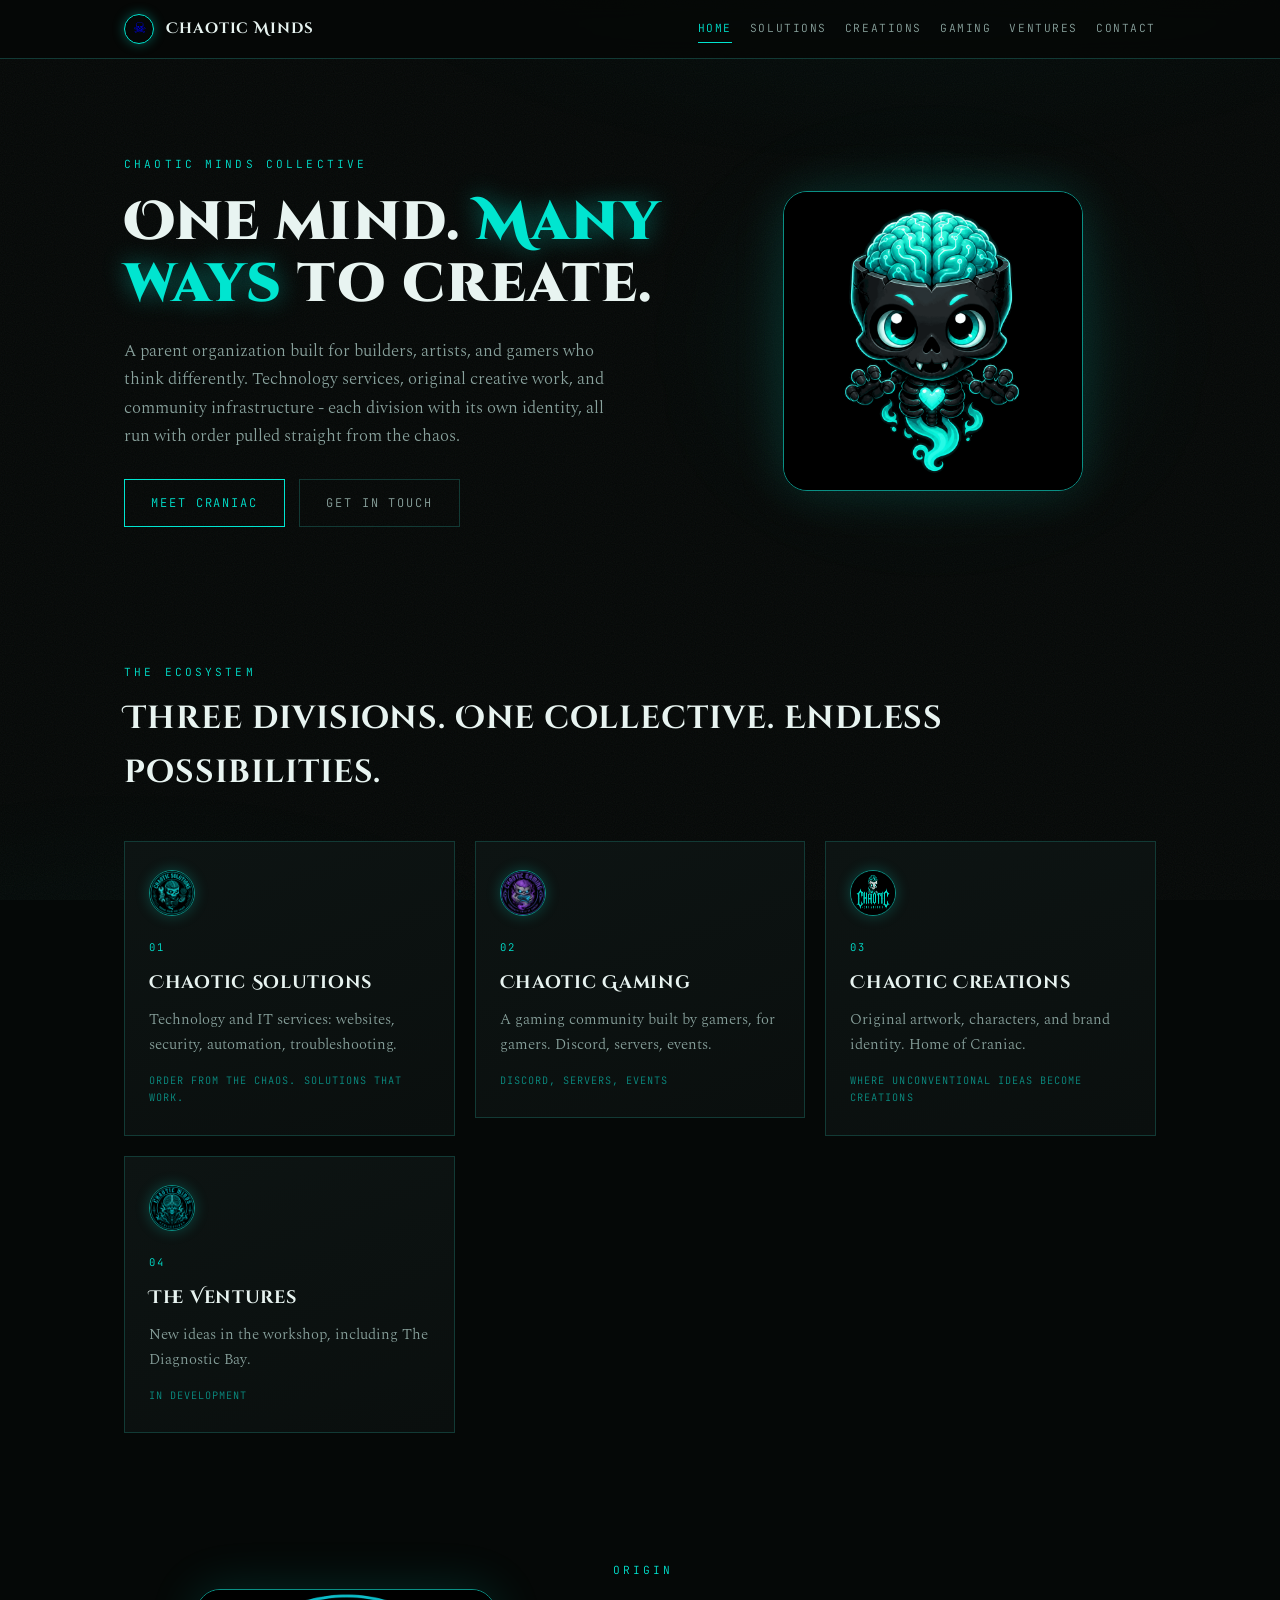
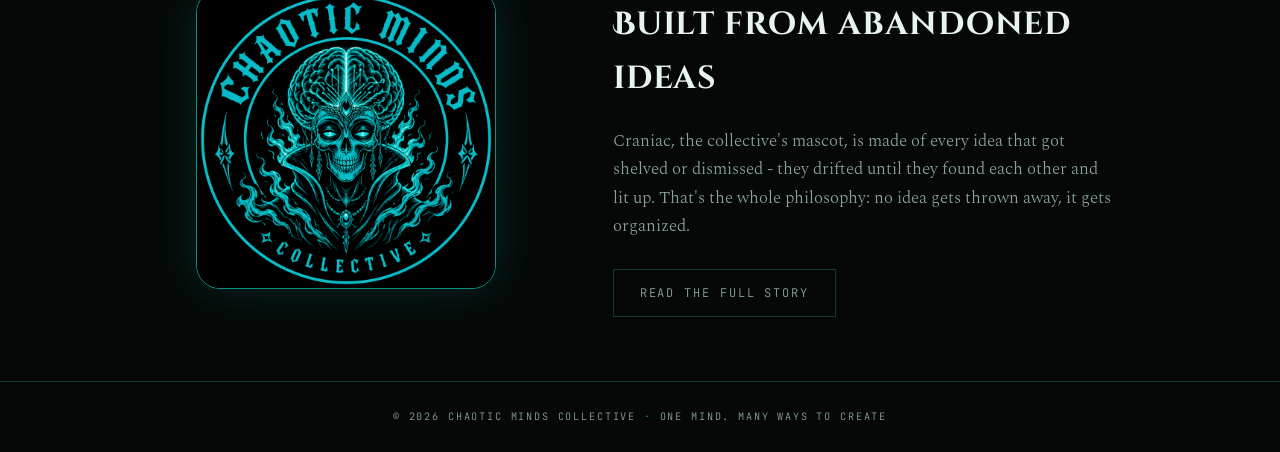
==== index.html @ 818a8d62 "Point index.html image references at real PNG artwork" ====
<!DOCTYPE html>
<html lang="en">
<head>
<meta charset="UTF-8">
<meta name="viewport" content="width=device-width, initial-scale=1.0">
<title>Chaotic Minds Collective - One Mind. Many Ways to Create.</title>
<meta name="description" content="Chaotic Minds Collective: parent organization of Chaotic Solutions, Chaotic Creations, and Chaotic Gaming.">
<link rel="preconnect" href="https://fonts.googleapis.com">
<link rel="preconnect" href="https://fonts.gstatic.com" crossorigin>
<link href="https://fonts.googleapis.com/css2?family=Cinzel+Decorative:wght@700;900&family=Spectral:ital,wght@0,300;0,400;0,600;1,400&family=JetBrains+Mono:wght@400;700&display=swap" rel="stylesheet">
<link rel="stylesheet" href="style.css">
<link rel="canonical" href="https://chaoticmindscollective.com/index.html">
<meta name="theme-color" content="#050807">
<meta property="og:type" content="website">
<meta property="og:site_name" content="Chaotic Minds Collective">
<meta property="og:title" content="Chaotic Minds Collective - One Mind. Many Ways to Create.">
<meta property="og:description" content="Chaotic Minds Collective: parent organization of Chaotic Solutions, Chaotic Creations, and Chaotic Gaming.">
<meta property="og:url" content="https://chaoticmindscollective.com/index.html">
<meta property="og:image" content="https://chaoticmindscollective.com/assets/badge.png">
<meta name="twitter:card" content="summary_large_image">
<meta name="twitter:title" content="Chaotic Minds Collective - One Mind. Many Ways to Create.">
<meta name="twitter:description" content="Chaotic Minds Collective: parent organization of Chaotic Solutions, Chaotic Creations, and Chaotic Gaming.">
<meta name="twitter:image" content="https://chaoticmindscollective.com/assets/badge.png">
<link rel="icon" type="image/svg+xml" href="assets/favicon.svg">
</head>
<body>
<div class="grain"></div>
<header>
  <div class="nav">
    <a class="brand" href="index.html"><span class="dot">&#9760;</span><b>Chaotic&nbsp;Minds</b></a>
    <nav>
      <a href="index.html" class="active">Home</a>
      <a href="solutions.html">Solutions</a>
      <a href="creations.html">Creations</a>
      <a href="gaming.html">Gaming</a>
      <a href="ventures.html">Ventures</a>
      <a href="contact.html">Contact</a>
    </nav>
  </div>
</header>

<div class="wrap" id="top">
  <section class="pageHero split">
    <div>
      <p class="kicker rv d1">Chaotic Minds Collective</p>
      <h1 class="rv d2">One mind. <em>Many ways</em> to create.</h1>
      <p class="lede rv d3">A parent organization built for builders, artists, and gamers who think differently. Technology services, original creative work, and community infrastructure - each division with its own identity, all run with order pulled straight from the chaos.</p>
      <div class="rv d4" style="display:flex;gap:14px;flex-wrap:wrap">
        <a class="cta" href="creations.html">Meet Craniac</a>
        <a class="cta ghost" href="contact.html">Get in touch</a>
      </div>
    </div>
    <div class="heroArt rv d2"><img src="assets/craniac.png" alt="Craniac, the mascot of Chaotic Minds Collective"></div>
  </section>

  <section>
    <div class="secHead rv">
      <p class="kicker">The ecosystem</p>
      <h2>Three divisions. One collective. Endless possibilities.</h2>
    </div>
    <div class="grid">
      <a class="cardLink" href="solutions.html"><article class="card rv d1"><img class="cardBadge" src="assets/sol.png" alt=""><span class="num">01</span><h3>Chaotic Solutions</h3><p>Technology and IT services: websites, security, automation, troubleshooting.</p><span class="tag">Order from the chaos. Solutions that work.</span></article></a>
      <a class="cardLink" href="gaming.html"><article class="card rv d2"><img class="cardBadge" src="assets/gam.png" alt=""><span class="num">02</span><h3>Chaotic Gaming</h3><p>A gaming community built by gamers, for gamers. Discord, servers, events.</p><span class="tag">Discord, servers, events</span></article></a>
      <a class="cardLink" href="creations.html"><article class="card rv d3"><img class="cardBadge" src="assets/cre.png" alt=""><span class="num">03</span><h3>Chaotic Creations</h3><p>Original artwork, characters, and brand identity. Home of Craniac.</p><span class="tag">Where unconventional ideas become creations</span></article></a>
      <a class="cardLink" href="ventures.html"><article class="card rv d4"><img class="cardBadge" src="assets/badge.png" alt=""><span class="num">04</span><h3>The Ventures</h3><p>New ideas in the workshop, including The Diagnostic Bay.</p><span class="tag">In development</span></article></a>
    </div>
  </section>

  <section class="split">
    <img src="assets/badge.png" alt="Collective badge">
    <div class="rv">
      <p class="kicker">Origin</p>
      <h2>Built from abandoned ideas</h2>
      <p class="lede">Craniac, the collective's mascot, is made of every idea that got shelved or dismissed - they drifted until they found each other and lit up. That's the whole philosophy: no idea gets thrown away, it gets organized.</p>
      <a class="cta ghost" href="creations.html">Read the full story</a>
    </div>
  </section>
</div>

<footer>
  <div class="wrap">&copy; 2026 Chaotic Minds Collective <span>&middot;</span> One mind. Many ways to create</div>
</footer>
</body>
</html>
---- style.css ----
:root{
  --ink:#050807; --ink2:#0a0f0e; --panel:#0d1413;
  --turq:#00e5d0; --turq-dim:#0a8f84; --bone:#e8f4f1; --ash:#8aa39e; --line:#123a35;
}
*{margin:0;padding:0;box-sizing:border-box}
html{scroll-behavior:smooth}
body{background:var(--ink);color:var(--bone);font-family:'Spectral',serif;font-weight:300;line-height:1.7;overflow-x:hidden}
body::before{content:"";position:fixed;inset:0;pointer-events:none;z-index:0;opacity:.5;
  background:radial-gradient(ellipse 80% 50% at 70% -10%, rgba(0,229,208,.08), transparent 60%),
             radial-gradient(ellipse 60% 40% at 10% 110%, rgba(0,229,208,.06), transparent 60%)}
.grain{position:fixed;inset:0;pointer-events:none;z-index:1;opacity:.05;
  background-image:url("data:image/svg+xml,%3Csvg xmlns='http://www.w3.org/2000/svg' width='120' height='120'%3E%3Cfilter id='n'%3E%3CfeTurbulence type='fractalNoise' baseFrequency='0.9' numOctaves='2'/%3E%3C/filter%3E%3Crect width='120' height='120' filter='url(%23n)' opacity='1'/%3E%3C/svg%3E")}
.wrap{position:relative;z-index:2;max-width:1080px;margin:0 auto;padding:0 24px}

header{position:sticky;top:0;z-index:50;background:rgba(5,8,7,.85);backdrop-filter:blur(10px);border-bottom:1px solid var(--line)}
.nav{display:flex;align-items:center;justify-content:space-between;padding:14px 24px;max-width:1080px;margin:0 auto}
.brand{display:flex;align-items:center;gap:12px;text-decoration:none}
.brand .dot{width:30px;height:30px;border-radius:50%;border:1.5px solid var(--turq);display:grid;place-items:center;font-size:15px;box-shadow:0 0 12px rgba(0,229,208,.35)}
.brand b{font-family:'Cinzel Decorative',serif;font-size:.95rem;color:var(--bone);letter-spacing:.06em}
nav{display:flex;flex-wrap:wrap}
nav a{color:var(--ash);text-decoration:none;font-family:'JetBrains Mono',monospace;font-size:.7rem;letter-spacing:.14em;text-transform:uppercase;margin-left:18px;padding:4px 0;border-bottom:1px solid transparent;transition:.2s}
nav a:hover{color:var(--turq)}
nav a.active{color:var(--turq);border-bottom-color:var(--turq)}
@media(max-width:760px){.nav{flex-direction:column;gap:8px}nav a{margin:0 8px}}

.kicker{font-family:'JetBrains Mono',monospace;font-size:.7rem;letter-spacing:.28em;text-transform:uppercase;color:var(--turq);margin-bottom:18px}
h1{font-family:'Cinzel Decorative',serif;font-weight:900;font-size:clamp(2rem,5vw,3.4rem);line-height:1.15;letter-spacing:.02em}
h1 em,h2 em{font-style:normal;color:var(--turq);text-shadow:0 0 24px rgba(0,229,208,.45)}
h2{font-family:'Cinzel Decorative',serif;font-size:clamp(1.4rem,3.2vw,2rem);font-weight:700;letter-spacing:.03em}
h3{font-family:'Cinzel Decorative',serif;font-size:1.1rem;letter-spacing:.04em}
.lede{margin:20px 0 28px;color:var(--ash);max-width:56ch;font-size:1.05rem}
.pageHero{padding:80px 0 56px}
.pageHero.split{display:grid;grid-template-columns:1.1fr .9fr;gap:40px;align-items:center;min-height:60vh}
@media(max-width:820px){.pageHero.split{grid-template-columns:1fr;text-align:center}.pageHero .lede{margin-inline:auto}}
.cta{display:inline-flex;align-items:center;gap:10px;padding:13px 26px;border:1px solid var(--turq);color:var(--turq);text-decoration:none;font-family:'JetBrains Mono',monospace;font-size:.75rem;letter-spacing:.16em;text-transform:uppercase;transition:.25s}
.cta:hover{background:var(--turq);color:var(--ink);box-shadow:0 0 30px rgba(0,229,208,.4)}
.cta.ghost{border-color:var(--line);color:var(--ash)}
.cta.ghost:hover{border-color:var(--turq);color:var(--turq);background:transparent}
.heroArt{position:relative;display:grid;place-items:center}
.heroArt img{width:min(380px,86vw);border-radius:26px;border:1px solid var(--line);box-shadow:0 0 60px rgba(0,229,208,.14),0 30px 80px rgba(0,0,0,.7);animation:float 7s ease-in-out infinite}
@keyframes float{0%,100%{transform:translateY(0)}50%{transform:translateY(-12px)}}
.heroArt::after{content:"";position:absolute;width:70%;height:70%;border-radius:50%;filter:blur(70px);background:rgba(0,229,208,.13);z-index:-1}

.rv{opacity:0;transform:translateY(26px);animation:rise .8s cubic-bezier(.2,.7,.2,1) forwards}
.d1{animation-delay:.05s}.d2{animation-delay:.2s}.d3{animation-delay:.35s}.d4{animation-delay:.5s}
@keyframes rise{to{opacity:1;transform:none}}

section{padding:64px 0}
.secHead{margin-bottom:40px}
.secHead .kicker{margin-bottom:10px}
.grid{display:grid;grid-template-columns:repeat(auto-fit,minmax(260px,1fr));gap:20px}
.card{position:relative;background:linear-gradient(160deg,var(--panel),var(--ink2));border:1px solid var(--line);padding:28px 24px 24px;overflow:hidden;transition:.3s}
.card:hover{transform:translateY(-4px);border-color:var(--turq-dim);box-shadow:0 18px 50px rgba(0,0,0,.6),0 0 24px rgba(0,229,208,.07)}
.card::before{content:"";position:absolute;top:0;left:0;width:100%;height:2px;background:linear-gradient(90deg,transparent,var(--turq),transparent);opacity:0;transition:.3s}
.card:hover::before{opacity:1}
.card .num{font-family:'JetBrains Mono',monospace;color:var(--turq);font-size:.66rem;letter-spacing:.2em;margin-bottom:12px;display:block}
.card p{color:var(--ash);font-size:.94rem;margin-top:8px}
.card .tag{margin-top:14px;display:inline-block;font-family:'JetBrains Mono',monospace;font-size:.64rem;letter-spacing:.1em;color:var(--turq-dim);text-transform:uppercase}
.cardBadge{width:46px;height:46px;border-radius:50%;border:1px solid var(--turq-dim);margin-bottom:14px;box-shadow:0 0 14px rgba(0,229,208,.25)}
a.cardLink{text-decoration:none;color:inherit;display:block}

.split{display:grid;grid-template-columns:.9fr 1.1fr;gap:44px;align-items:center}
@media(max-width:820px){.split{grid-template-columns:1fr}}
.split img{width:min(300px,70vw);border-radius:24px;border:1px solid var(--turq-dim);box-shadow:0 0 50px rgba(0,229,208,.15);justify-self:center}
blockquote{font-size:1.12rem;font-style:italic;color:var(--bone);margin:18px 0}
blockquote::before{content:"\201C";color:var(--turq);font-size:2.6rem;line-height:0;vertical-align:-.35em;margin-right:6px}
.src{font-family:'JetBrains Mono',monospace;font-size:.66rem;letter-spacing:.18em;text-transform:uppercase;color:var(--turq-dim)}

.contactBand{text-align:center;padding:72px 0 90px;border-top:1px solid var(--line)}
.contactBand .badge{width:min(190px,50vw);border-radius:50%;margin:0 auto 30px;display:block;box-shadow:0 0 46px rgba(0,229,208,.14)}
.mail{display:inline-block;margin-top:18px;font-family:'JetBrains Mono',monospace;color:var(--turq);text-decoration:none;font-size:.9rem;border-bottom:1px dashed var(--turq-dim);padding-bottom:3px}
.mail:hover{border-bottom-style:solid;text-shadow:0 0 14px rgba(0,229,208,.5)}

footer{border-top:1px solid var(--line);padding:26px 0;text-align:center;color:var(--ash);font-family:'JetBrains Mono',monospace;font-size:.64rem;letter-spacing:.18em;text-transform:uppercase}
footer span{color:var(--turq-dim)}
/* Accessibility: respect reduced motion; never leave .rv content invisible */
@media (prefers-reduced-motion: reduce){
  html{scroll-behavior:auto}
  .rv{animation:none !important;opacity:1 !important;transform:none !important}
  .heroArt img{animation:none !important}
}
@supports not (animation-name: rise){
  .rv{opacity:1;transform:none}
}
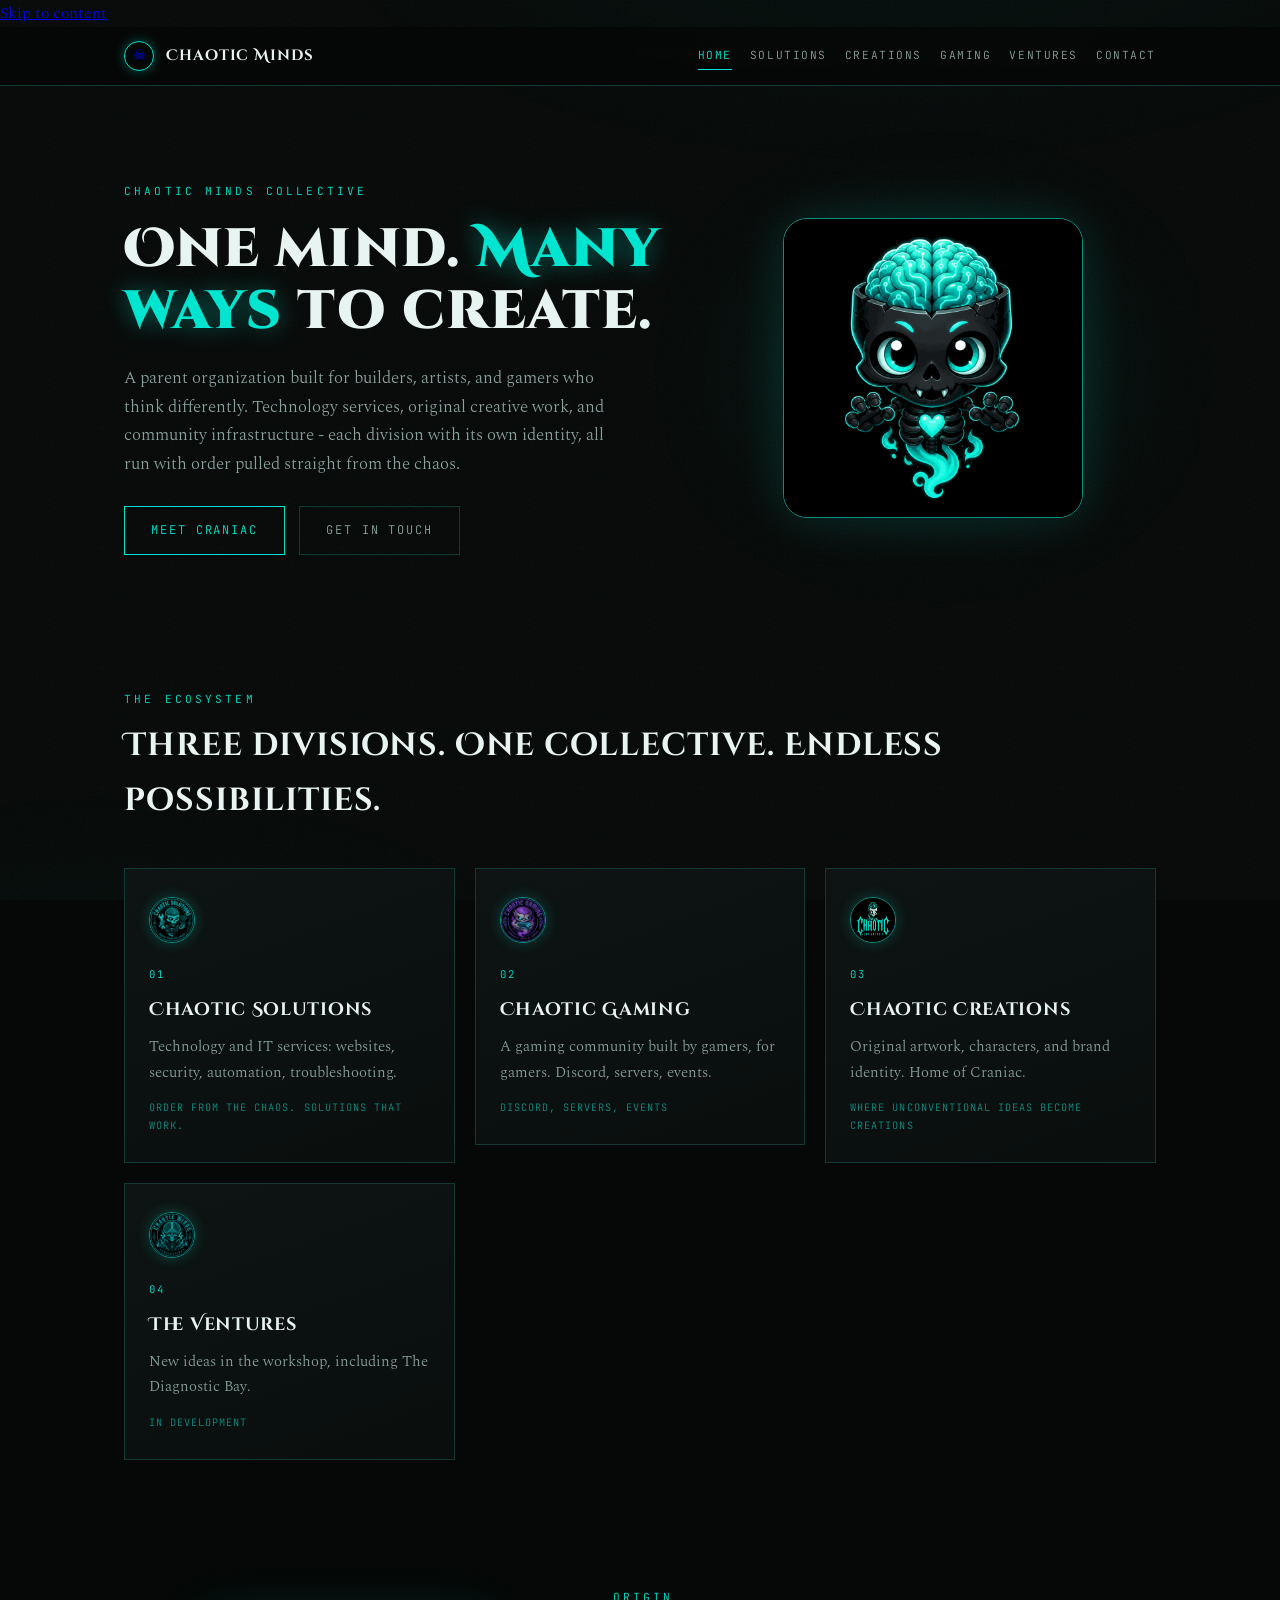
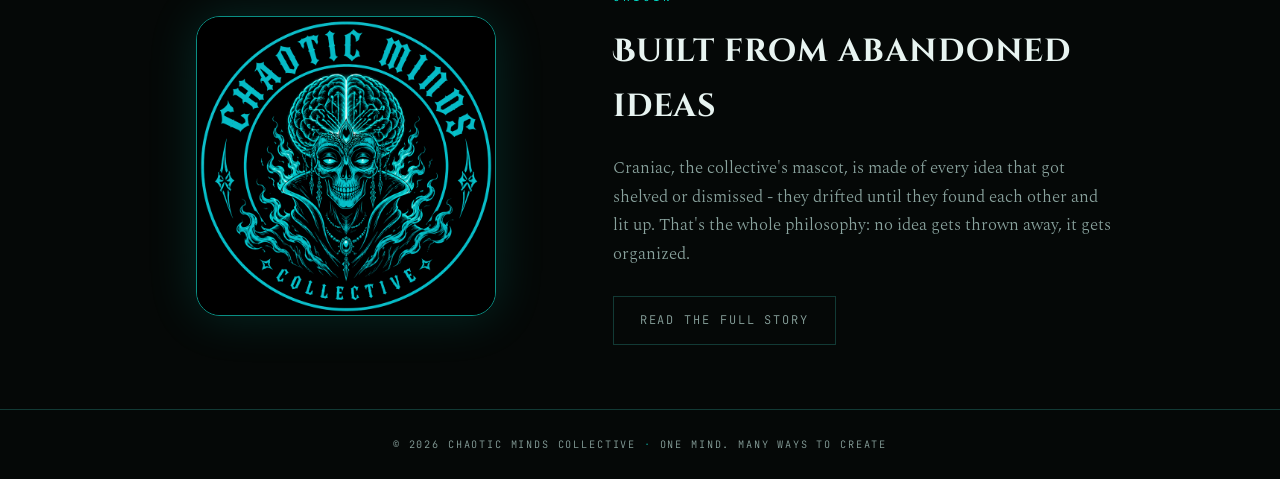
==== commit deb270ac: "Phase 4: skip link, main landmark, nav ARIA (index.html)" ====
--- a/index.html
+++ b/index.html
@@ -24,12 +24,13 @@
 <link rel="icon" type="image/svg+xml" href="assets/favicon.svg">
 </head>
 <body>
+  <a class="skipLink" href="#main">Skip to content</a>
 <div class="grain"></div>
 <header>
   <div class="nav">
     <a class="brand" href="index.html"><span class="dot">&#9760;</span><b>Chaotic&nbsp;Minds</b></a>
-    <nav>
-      <a href="index.html" class="active">Home</a>
+    <nav aria-label="Primary">
+      <a href="index.html" class="active" aria-current="page">Home</a>
       <a href="solutions.html">Solutions</a>
       <a href="creations.html">Creations</a>
       <a href="gaming.html">Gaming</a>
@@ -38,6 +39,7 @@
     </nav>
   </div>
 </header>
+  <main id="main">
 
 <div class="wrap" id="top">
   <section class="pageHero split">
@@ -77,7 +79,8 @@
   </section>
 </div>
 
-<footer>
+</main>
+  <footer>
   <div class="wrap">&copy; 2026 Chaotic Minds Collective <span>&middot;</span> One mind. Many ways to create</div>
 </footer>
 </body>
--- a/style.css
+++ b/style.css
@@ -81,4 +81,14 @@
 }
 @supports not (animation-name: rise){
   .rv{opacity:1;transform:none}
-}+}
+/* Contact form (Phase 3) */
+.contactForm{max-width:640px;margin:56px auto 0;display:grid;gap:16px;padding:0 20px}
+.contactForm label{display:grid;gap:8px;font-family:'JetBrains Mono',monospace;font-size:.66rem;letter-spacing:.18em;text-transform:uppercase;color:var(--turq-dim)}
+.contactForm input,.contactForm select,.contactForm textarea{background:rgba(255,255,255,.02);border:1px solid var(--line);color:var(--ash);padding:12px 14px;font-family:'Spectral',serif;font-size:1rem;border-radius:2px;transition:border-color .2s}
+.contactForm input:focus-visible,.contactForm select:focus-visible,.contactForm textarea:focus-visible{outline:none;border-color:var(--turq);box-shadow:0 0 0 1px rgba(0,229,208,.25)}
+.contactForm .fieldRow{display:grid;gap:16px}
+@media(min-width:720px){.contactForm .fieldRow{grid-template-columns:1fr 1fr}}
+.contactForm button{justify-content:center;cursor:pointer;background:transparent;font-family:'JetBrains Mono',monospace}
+.contactForm button:hover{background:var(--turq);color:#050807}
+.contactForm .formNote{font-family:'JetBrains Mono',monospace;font-size:.62rem;letter-spacing:.12em;text-transform:uppercase;color:var(--ash);opacity:.75;text-align:center;line-height:1.7}
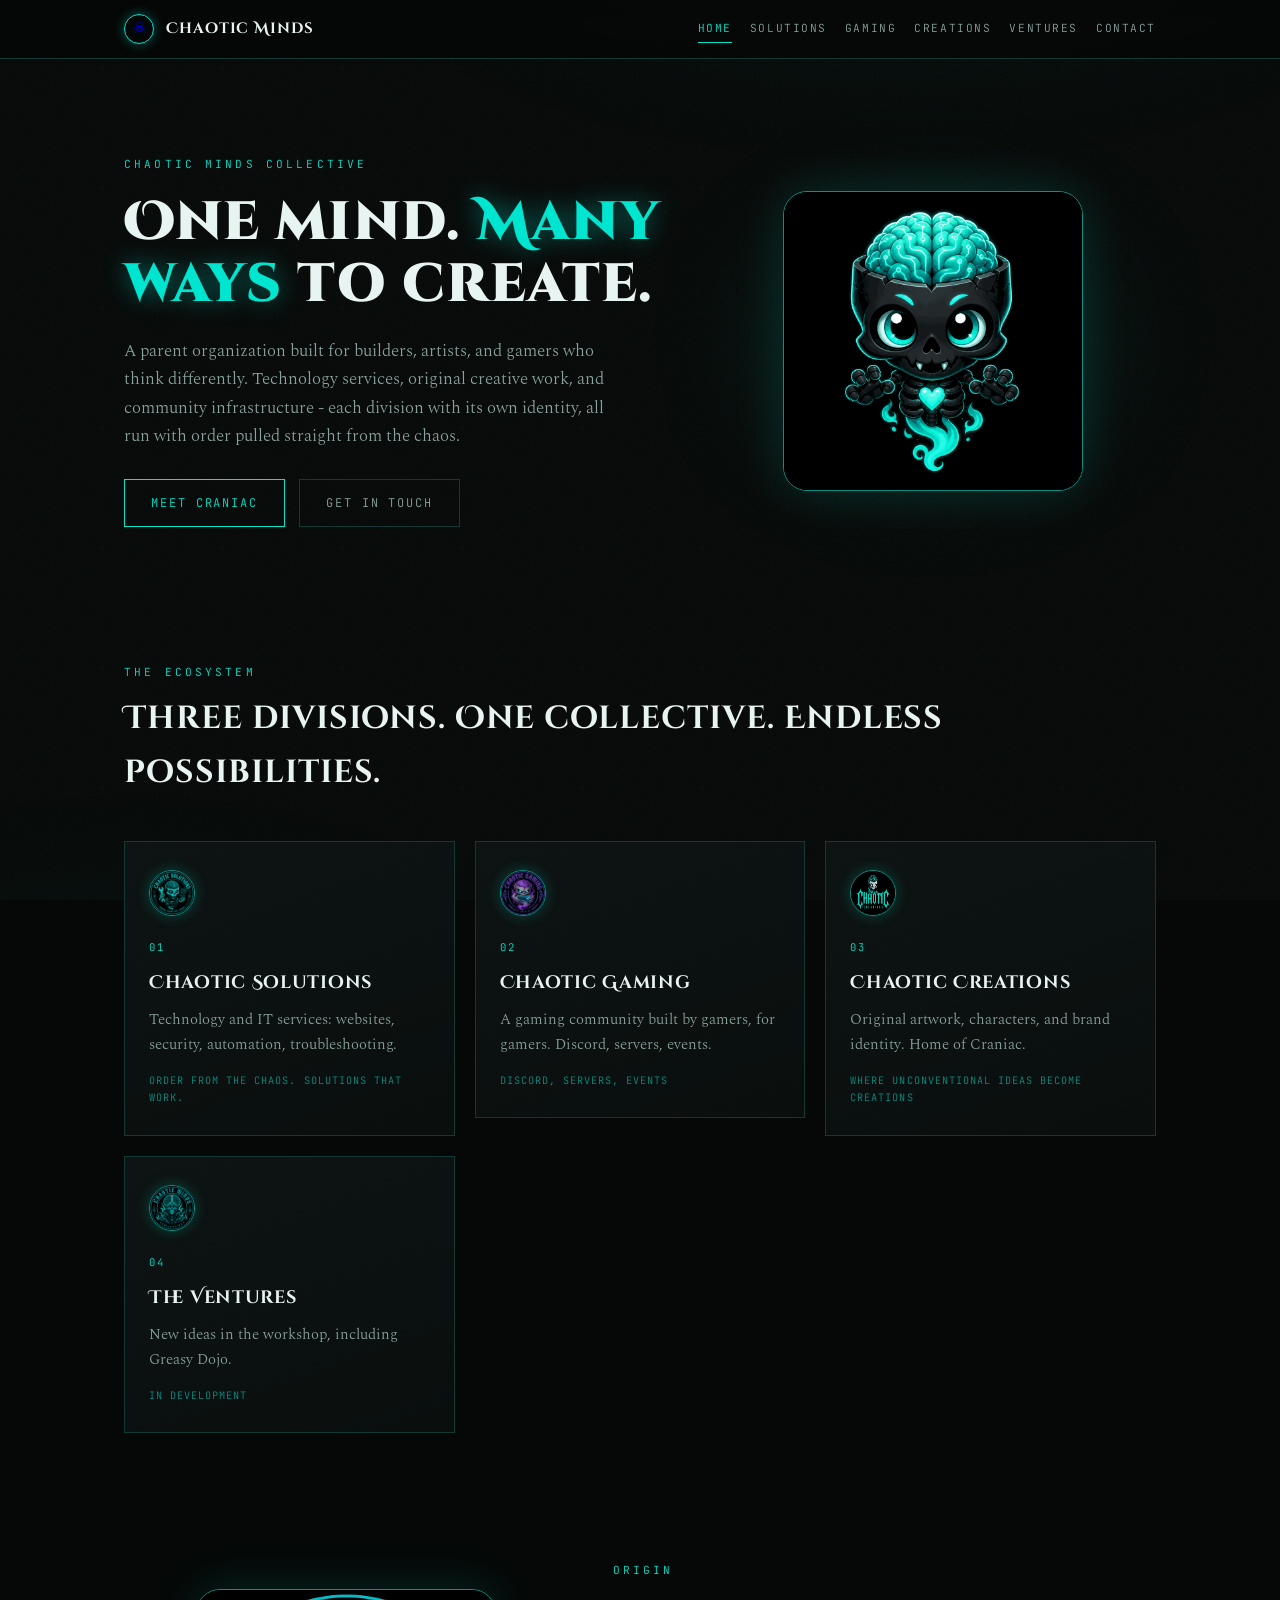
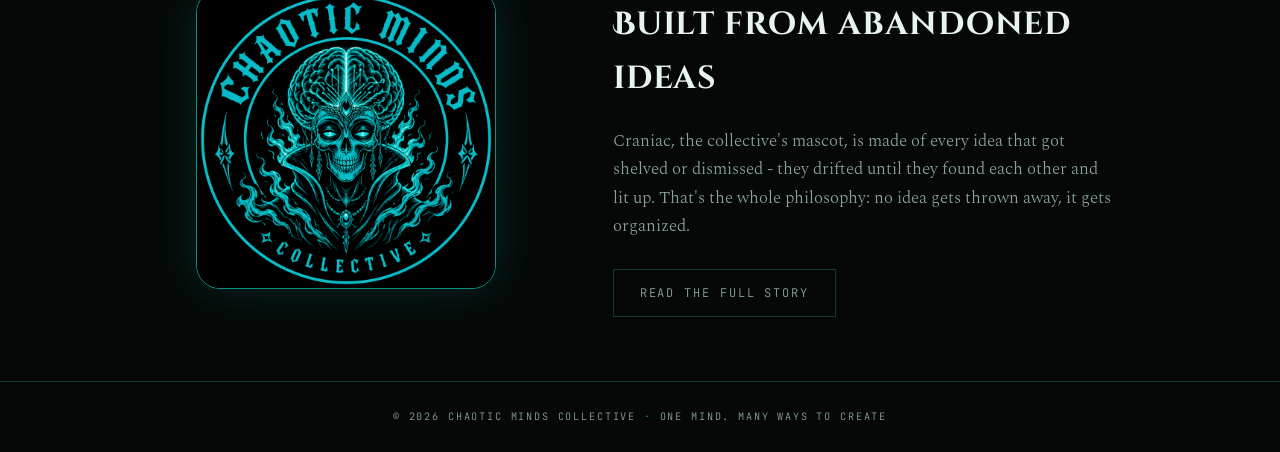
==== commit 6e153740: "Phase 5 audit fixes: Greasy Dojo rename, Jojoa wording, root canonical, alt text, contact heading hi" ====
--- a/index.html
+++ b/index.html
@@ -9,13 +9,13 @@
 <link rel="preconnect" href="https://fonts.gstatic.com" crossorigin>
 <link href="https://fonts.googleapis.com/css2?family=Cinzel+Decorative:wght@700;900&family=Spectral:ital,wght@0,300;0,400;0,600;1,400&family=JetBrains+Mono:wght@400;700&display=swap" rel="stylesheet">
 <link rel="stylesheet" href="style.css">
-<link rel="canonical" href="https://chaoticmindscollective.com/index.html">
+<link rel="canonical" href="https://chaoticmindscollective.com/">
 <meta name="theme-color" content="#050807">
 <meta property="og:type" content="website">
 <meta property="og:site_name" content="Chaotic Minds Collective">
 <meta property="og:title" content="Chaotic Minds Collective - One Mind. Many Ways to Create.">
 <meta property="og:description" content="Chaotic Minds Collective: parent organization of Chaotic Solutions, Chaotic Creations, and Chaotic Gaming.">
-<meta property="og:url" content="https://chaoticmindscollective.com/index.html">
+<meta property="og:url" content="https://chaoticmindscollective.com/">
 <meta property="og:image" content="https://chaoticmindscollective.com/assets/badge.png">
 <meta name="twitter:card" content="summary_large_image">
 <meta name="twitter:title" content="Chaotic Minds Collective - One Mind. Many Ways to Create.">
@@ -32,8 +32,8 @@
     <nav aria-label="Primary">
       <a href="index.html" class="active" aria-current="page">Home</a>
       <a href="solutions.html">Solutions</a>
+      <a href="gaming.html">Gaming</a>
       <a href="creations.html">Creations</a>
-      <a href="gaming.html">Gaming</a>
       <a href="ventures.html">Ventures</a>
       <a href="contact.html">Contact</a>
     </nav>
@@ -61,10 +61,10 @@
       <h2>Three divisions. One collective. Endless possibilities.</h2>
     </div>
     <div class="grid">
-      <a class="cardLink" href="solutions.html"><article class="card rv d1"><img class="cardBadge" src="assets/sol.png" alt=""><span class="num">01</span><h3>Chaotic Solutions</h3><p>Technology and IT services: websites, security, automation, troubleshooting.</p><span class="tag">Order from the chaos. Solutions that work.</span></article></a>
-      <a class="cardLink" href="gaming.html"><article class="card rv d2"><img class="cardBadge" src="assets/gam.png" alt=""><span class="num">02</span><h3>Chaotic Gaming</h3><p>A gaming community built by gamers, for gamers. Discord, servers, events.</p><span class="tag">Discord, servers, events</span></article></a>
-      <a class="cardLink" href="creations.html"><article class="card rv d3"><img class="cardBadge" src="assets/cre.png" alt=""><span class="num">03</span><h3>Chaotic Creations</h3><p>Original artwork, characters, and brand identity. Home of Craniac.</p><span class="tag">Where unconventional ideas become creations</span></article></a>
-      <a class="cardLink" href="ventures.html"><article class="card rv d4"><img class="cardBadge" src="assets/badge.png" alt=""><span class="num">04</span><h3>The Ventures</h3><p>New ideas in the workshop, including The Diagnostic Bay.</p><span class="tag">In development</span></article></a>
+      <a class="cardLink" href="solutions.html"><article class="card rv d1"><img class="cardBadge" src="assets/sol.png" alt="Chaotic Solutions badge"><span class="num">01</span><h3>Chaotic Solutions</h3><p>Technology and IT services: websites, security, automation, troubleshooting.</p><span class="tag">Order from the chaos. Solutions that work.</span></article></a>
+      <a class="cardLink" href="gaming.html"><article class="card rv d2"><img class="cardBadge" src="assets/gam.png" alt="Chaotic Gaming badge"><span class="num">02</span><h3>Chaotic Gaming</h3><p>A gaming community built by gamers, for gamers. Discord, servers, events.</p><span class="tag">Discord, servers, events</span></article></a>
+      <a class="cardLink" href="creations.html"><article class="card rv d3"><img class="cardBadge" src="assets/cre.png" alt="Chaotic Creations badge"><span class="num">03</span><h3>Chaotic Creations</h3><p>Original artwork, characters, and brand identity. Home of Craniac.</p><span class="tag">Where unconventional ideas become creations</span></article></a>
+      <a class="cardLink" href="ventures.html"><article class="card rv d4"><img class="cardBadge" src="assets/badge.png" alt="Ventures badge"><span class="num">04</span><h3>The Ventures</h3><p>New ideas in the workshop, including Greasy Dojo.</p><span class="tag">In development</span></article></a>
     </div>
   </section>
 
--- a/style.css
+++ b/style.css
@@ -92,3 +92,10 @@
 .contactForm button{justify-content:center;cursor:pointer;background:transparent;font-family:'JetBrains Mono',monospace}
 .contactForm button:hover{background:var(--turq);color:#050807}
 .contactForm .formNote{font-family:'JetBrains Mono',monospace;font-size:.62rem;letter-spacing:.12em;text-transform:uppercase;color:var(--ash);opacity:.75;text-align:center;line-height:1.7}
+
+/* Accessibility (Phase 4) */
+.skipLink{position:absolute;left:-9999px;top:0;z-index:100;background:var(--turq);color:var(--ink);font-family:'JetBrains Mono',monospace;font-size:.7rem;letter-spacing:.14em;text-transform:uppercase;padding:10px 16px;text-decoration:none}
+.skipLink:focus{left:12px;top:12px}
+a:focus-visible,button:focus-visible,select:focus-visible{outline:2px solid var(--turq);outline-offset:3px}
+nav a[aria-current="page"]{color:var(--turq);border-bottom-color:var(--turq)}
+main{display:block}
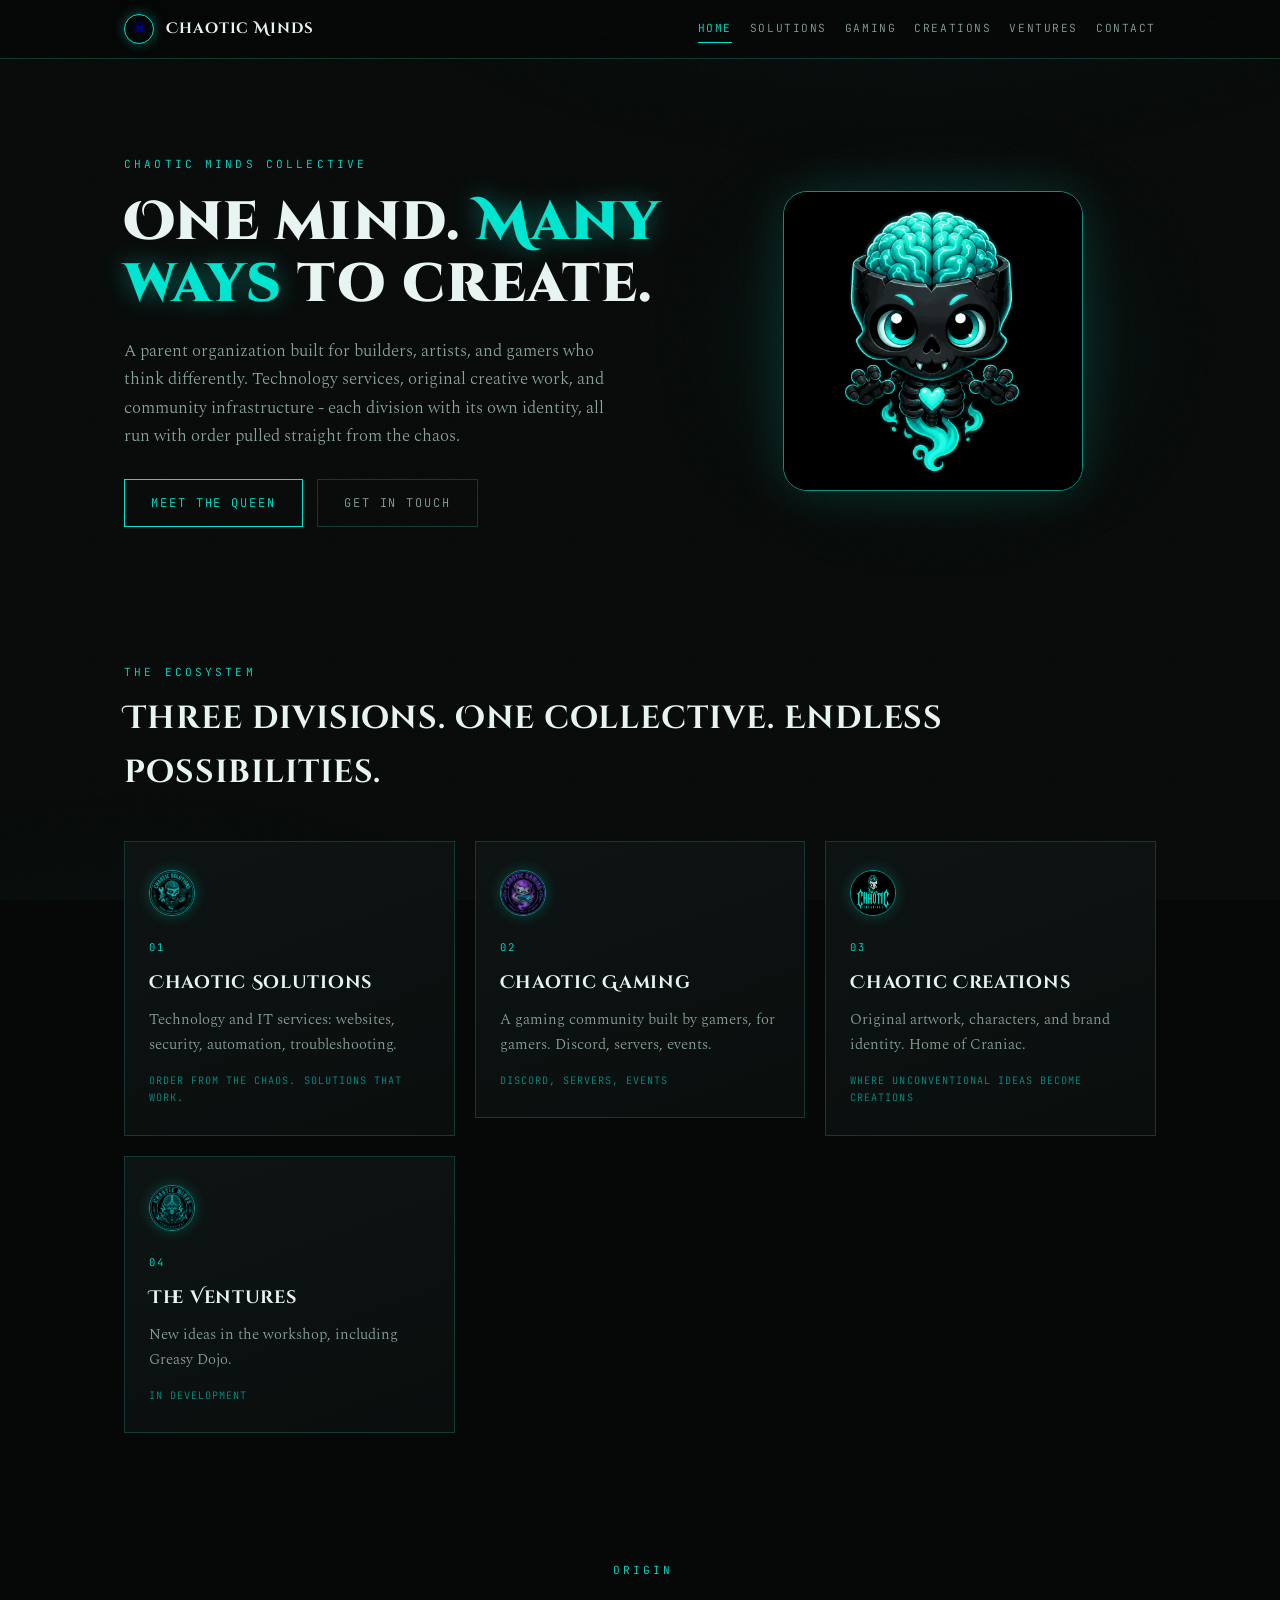
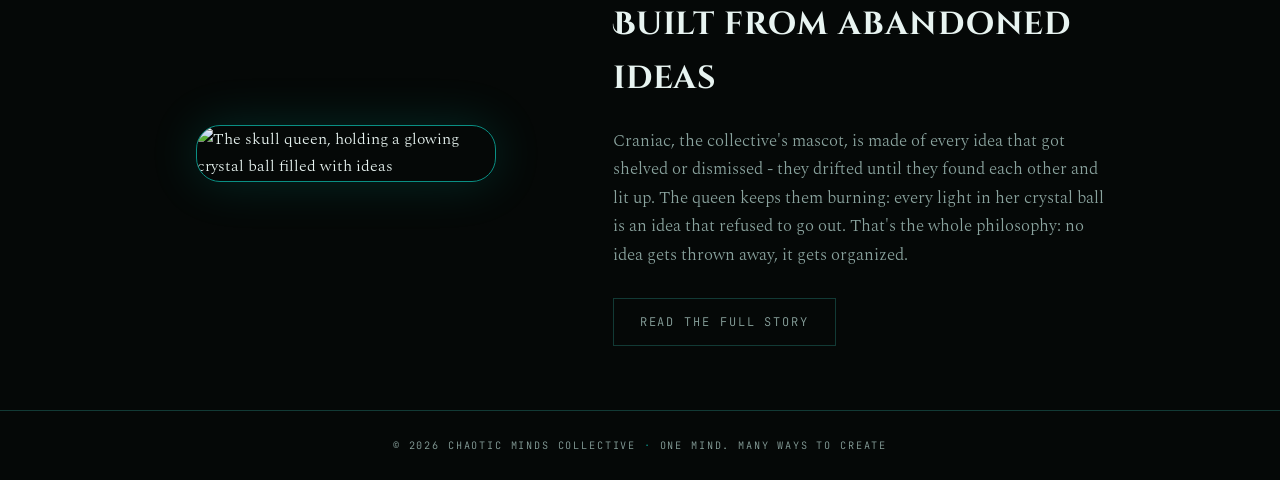
==== commit 62c38880: "Brand refresh: queen joins Origin section, CTA -> Meet the Queen" ====
--- a/index.html
+++ b/index.html
@@ -16,12 +16,14 @@
 <meta property="og:title" content="Chaotic Minds Collective - One Mind. Many Ways to Create.">
 <meta property="og:description" content="Chaotic Minds Collective: parent organization of Chaotic Solutions, Chaotic Creations, and Chaotic Gaming.">
 <meta property="og:url" content="https://chaoticmindscollective.com/">
-<meta property="og:image" content="https://chaoticmindscollective.com/assets/badge.png">
+<meta property="og:image" content="https://chaoticmindscollective.com/assets/og-banner.png">
 <meta name="twitter:card" content="summary_large_image">
 <meta name="twitter:title" content="Chaotic Minds Collective - One Mind. Many Ways to Create.">
 <meta name="twitter:description" content="Chaotic Minds Collective: parent organization of Chaotic Solutions, Chaotic Creations, and Chaotic Gaming.">
-<meta name="twitter:image" content="https://chaoticmindscollective.com/assets/badge.png">
-<link rel="icon" type="image/svg+xml" href="assets/favicon.svg">
+<meta name="twitter:image" content="https://chaoticmindscollective.com/assets/og-banner.png">
+<link rel="icon" type="image/png" sizes="32x32" href="assets/favicon-32.png">
+<link rel="icon" type="image/png" sizes="192x192" href="assets/favicon-192.png">
+<link rel="apple-touch-icon" sizes="180x180" href="assets/apple-touch-icon.png">
 </head>
 <body>
   <a class="skipLink" href="#main">Skip to content</a>
@@ -48,7 +50,7 @@
       <h1 class="rv d2">One mind. <em>Many ways</em> to create.</h1>
       <p class="lede rv d3">A parent organization built for builders, artists, and gamers who think differently. Technology services, original creative work, and community infrastructure - each division with its own identity, all run with order pulled straight from the chaos.</p>
       <div class="rv d4" style="display:flex;gap:14px;flex-wrap:wrap">
-        <a class="cta" href="creations.html">Meet Craniac</a>
+        <a class="cta" href="#origin">Meet the Queen</a>
         <a class="cta ghost" href="contact.html">Get in touch</a>
       </div>
     </div>
@@ -68,12 +70,12 @@
     </div>
   </section>
 
-  <section class="split">
-    <img src="assets/badge.png" alt="Collective badge">
+  <section class="split" id="origin">
+    <img src="assets/queen.png" alt="The skull queen, holding a glowing crystal ball filled with ideas">
     <div class="rv">
       <p class="kicker">Origin</p>
       <h2>Built from abandoned ideas</h2>
-      <p class="lede">Craniac, the collective's mascot, is made of every idea that got shelved or dismissed - they drifted until they found each other and lit up. That's the whole philosophy: no idea gets thrown away, it gets organized.</p>
+      <p class="lede">Craniac, the collective's mascot, is made of every idea that got shelved or dismissed - they drifted until they found each other and lit up. The queen keeps them burning: every light in her crystal ball is an idea that refused to go out. That's the whole philosophy: no idea gets thrown away, it gets organized.</p>
       <a class="cta ghost" href="creations.html">Read the full story</a>
     </div>
   </section>
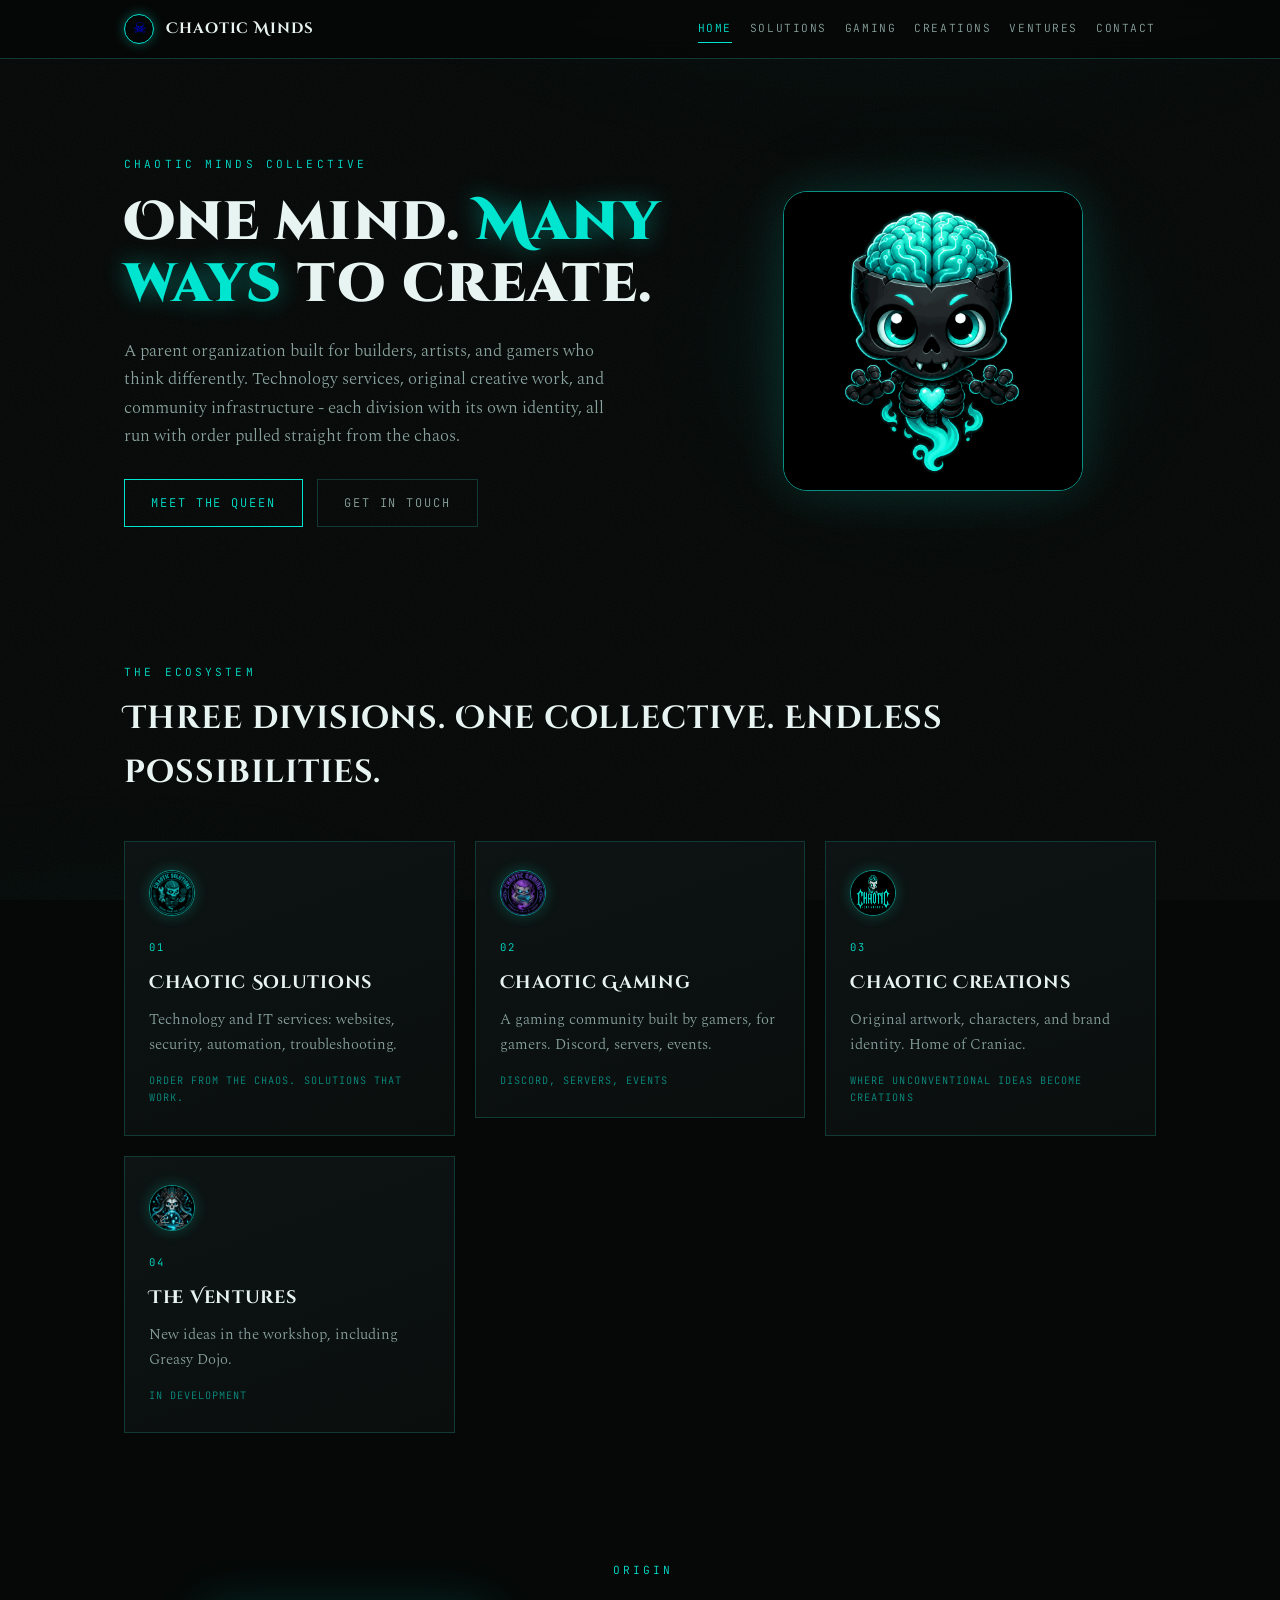
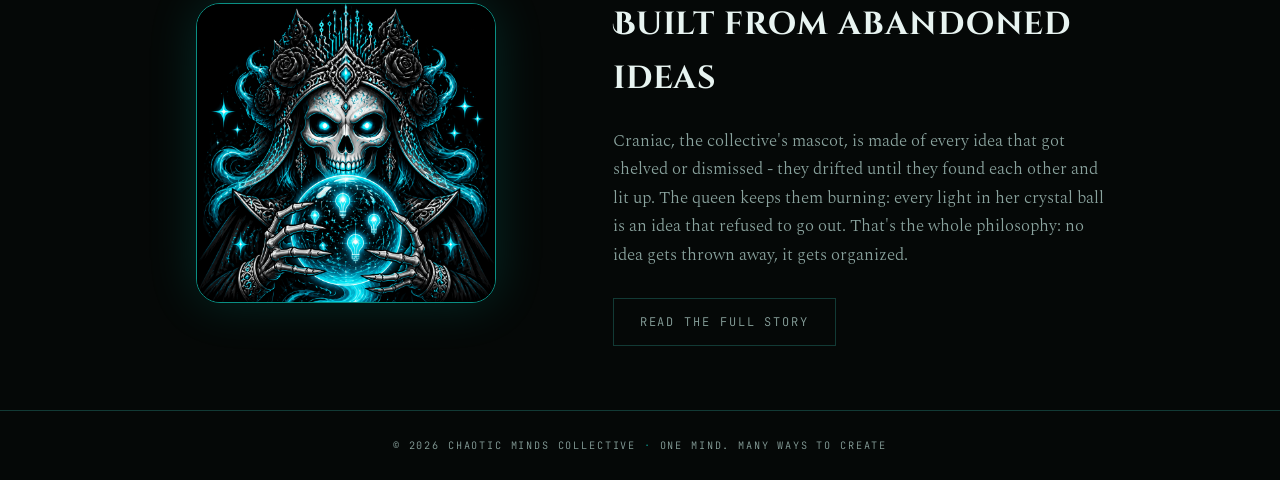
==== commit 292dfd28: "Fix brand identity mix-up: collective spots use queen.png, division og:images use own art" ====
--- a/index.html
+++ b/index.html
@@ -66,7 +66,7 @@
       <a class="cardLink" href="solutions.html"><article class="card rv d1"><img class="cardBadge" src="assets/sol.png" alt="Chaotic Solutions badge"><span class="num">01</span><h3>Chaotic Solutions</h3><p>Technology and IT services: websites, security, automation, troubleshooting.</p><span class="tag">Order from the chaos. Solutions that work.</span></article></a>
       <a class="cardLink" href="gaming.html"><article class="card rv d2"><img class="cardBadge" src="assets/gam.png" alt="Chaotic Gaming badge"><span class="num">02</span><h3>Chaotic Gaming</h3><p>A gaming community built by gamers, for gamers. Discord, servers, events.</p><span class="tag">Discord, servers, events</span></article></a>
       <a class="cardLink" href="creations.html"><article class="card rv d3"><img class="cardBadge" src="assets/cre.png" alt="Chaotic Creations badge"><span class="num">03</span><h3>Chaotic Creations</h3><p>Original artwork, characters, and brand identity. Home of Craniac.</p><span class="tag">Where unconventional ideas become creations</span></article></a>
-      <a class="cardLink" href="ventures.html"><article class="card rv d4"><img class="cardBadge" src="assets/badge.png" alt="Ventures badge"><span class="num">04</span><h3>The Ventures</h3><p>New ideas in the workshop, including Greasy Dojo.</p><span class="tag">In development</span></article></a>
+      <a class="cardLink" href="ventures.html"><article class="card rv d4"><img class="cardBadge" src="assets/queen.png" alt="Chaotic Minds Collective badge"><span class="num">04</span><h3>The Ventures</h3><p>New ideas in the workshop, including Greasy Dojo.</p><span class="tag">In development</span></article></a>
     </div>
   </section>
 
@@ -86,4 +86,4 @@
   <div class="wrap">&copy; 2026 Chaotic Minds Collective <span>&middot;</span> One mind. Many ways to create</div>
 </footer>
 </body>
-</html>+</html>
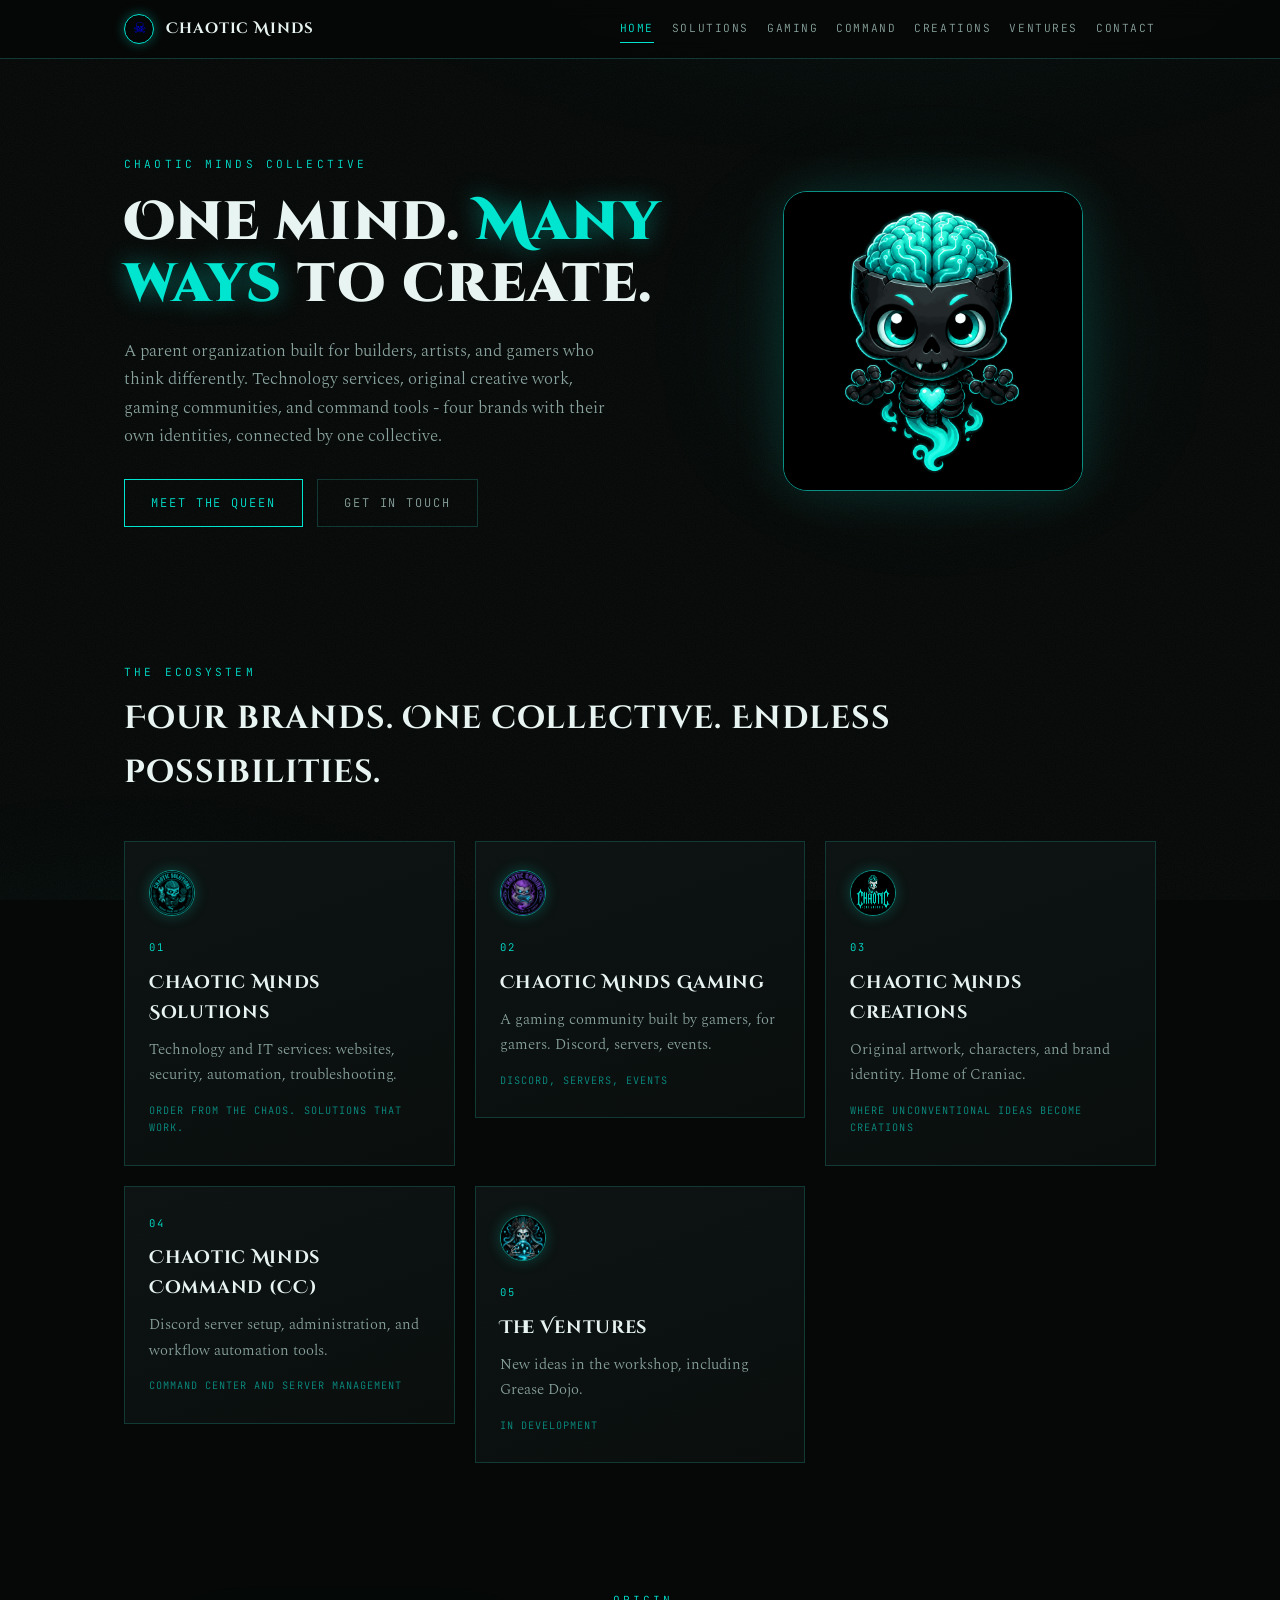
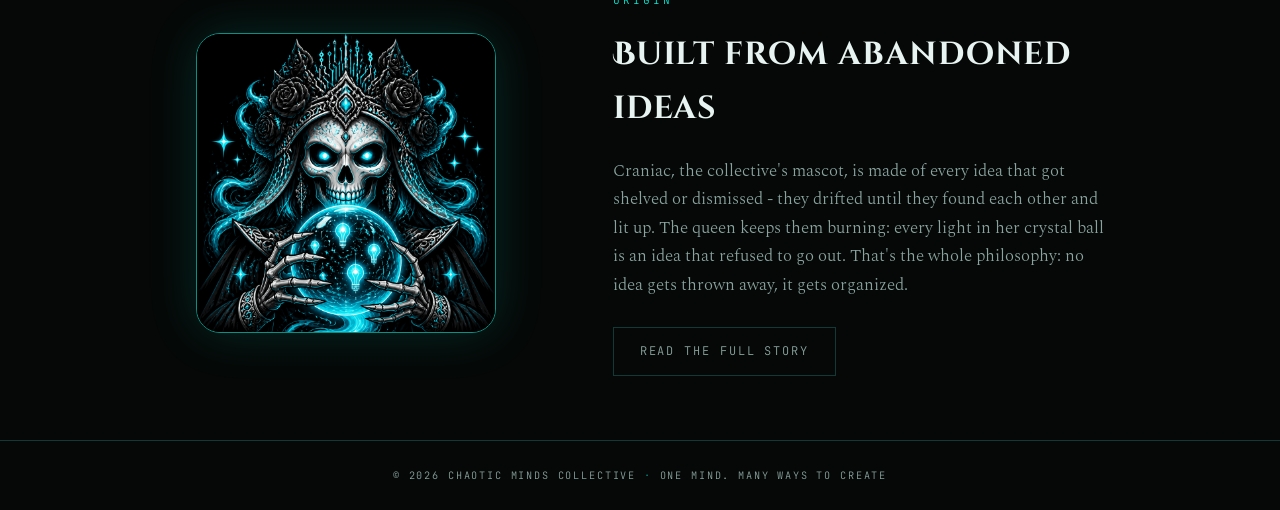
==== commit e4f0a6f0: "rebrand: align Collective website with four-brand structure" ====
--- a/index.html
+++ b/index.html
@@ -4,7 +4,7 @@
 <meta charset="UTF-8">
 <meta name="viewport" content="width=device-width, initial-scale=1.0">
 <title>Chaotic Minds Collective - One Mind. Many Ways to Create.</title>
-<meta name="description" content="Chaotic Minds Collective: parent organization of Chaotic Solutions, Chaotic Creations, and Chaotic Gaming.">
+<meta name="description" content="Chaotic Minds Collective: parent organization of Chaotic Minds Gaming (CMG), Chaotic Minds Command (CC), Chaotic Minds Solutions (CMS), and Chaotic Minds Creations (CMR).">
 <link rel="preconnect" href="https://fonts.googleapis.com">
 <link rel="preconnect" href="https://fonts.gstatic.com" crossorigin>
 <link href="https://fonts.googleapis.com/css2?family=Cinzel+Decorative:wght@700;900&family=Spectral:ital,wght@0,300;0,400;0,600;1,400&family=JetBrains+Mono:wght@400;700&display=swap" rel="stylesheet">
@@ -14,12 +14,12 @@
 <meta property="og:type" content="website">
 <meta property="og:site_name" content="Chaotic Minds Collective">
 <meta property="og:title" content="Chaotic Minds Collective - One Mind. Many Ways to Create.">
-<meta property="og:description" content="Chaotic Minds Collective: parent organization of Chaotic Solutions, Chaotic Creations, and Chaotic Gaming.">
+<meta property="og:description" content="Chaotic Minds Collective: parent organization of Chaotic Minds Solutions, Chaotic Minds Creations, and Chaotic Minds Gaming.">
 <meta property="og:url" content="https://chaoticmindscollective.com/">
 <meta property="og:image" content="https://chaoticmindscollective.com/assets/og-banner.png">
 <meta name="twitter:card" content="summary_large_image">
 <meta name="twitter:title" content="Chaotic Minds Collective - One Mind. Many Ways to Create.">
-<meta name="twitter:description" content="Chaotic Minds Collective: parent organization of Chaotic Solutions, Chaotic Creations, and Chaotic Gaming.">
+<meta name="twitter:description" content="Chaotic Minds Collective: parent organization of Chaotic Minds Solutions, Chaotic Minds Creations, and Chaotic Minds Gaming.">
 <meta name="twitter:image" content="https://chaoticmindscollective.com/assets/og-banner.png">
 <link rel="icon" type="image/png" sizes="32x32" href="assets/favicon-32.png">
 <link rel="icon" type="image/png" sizes="192x192" href="assets/favicon-192.png">
@@ -35,6 +35,7 @@
       <a href="index.html" class="active" aria-current="page">Home</a>
       <a href="solutions.html">Solutions</a>
       <a href="gaming.html">Gaming</a>
+      <a href="command.html">Command</a>
       <a href="creations.html">Creations</a>
       <a href="ventures.html">Ventures</a>
       <a href="contact.html">Contact</a>
@@ -48,7 +49,7 @@
     <div>
       <p class="kicker rv d1">Chaotic Minds Collective</p>
       <h1 class="rv d2">One mind. <em>Many ways</em> to create.</h1>
-      <p class="lede rv d3">A parent organization built for builders, artists, and gamers who think differently. Technology services, original creative work, and community infrastructure - each division with its own identity, all run with order pulled straight from the chaos.</p>
+      <p class="lede rv d3">A parent organization built for builders, artists, and gamers who think differently. Technology services, original creative work, gaming communities, and command tools - four brands with their own identities, connected by one collective.</p>
       <div class="rv d4" style="display:flex;gap:14px;flex-wrap:wrap">
         <a class="cta" href="#origin">Meet the Queen</a>
         <a class="cta ghost" href="contact.html">Get in touch</a>
@@ -60,13 +61,13 @@
   <section>
     <div class="secHead rv">
       <p class="kicker">The ecosystem</p>
-      <h2>Three divisions. One collective. Endless possibilities.</h2>
+      <h2>Four brands. One collective. Endless possibilities.</h2>
     </div>
     <div class="grid">
-      <a class="cardLink" href="solutions.html"><article class="card rv d1"><img class="cardBadge" src="assets/sol.png" alt="Chaotic Solutions badge"><span class="num">01</span><h3>Chaotic Solutions</h3><p>Technology and IT services: websites, security, automation, troubleshooting.</p><span class="tag">Order from the chaos. Solutions that work.</span></article></a>
-      <a class="cardLink" href="gaming.html"><article class="card rv d2"><img class="cardBadge" src="assets/gam.png" alt="Chaotic Gaming badge"><span class="num">02</span><h3>Chaotic Gaming</h3><p>A gaming community built by gamers, for gamers. Discord, servers, events.</p><span class="tag">Discord, servers, events</span></article></a>
-      <a class="cardLink" href="creations.html"><article class="card rv d3"><img class="cardBadge" src="assets/cre.png" alt="Chaotic Creations badge"><span class="num">03</span><h3>Chaotic Creations</h3><p>Original artwork, characters, and brand identity. Home of Craniac.</p><span class="tag">Where unconventional ideas become creations</span></article></a>
-      <a class="cardLink" href="ventures.html"><article class="card rv d4"><img class="cardBadge" src="assets/queen.png" alt="Chaotic Minds Collective badge"><span class="num">04</span><h3>The Ventures</h3><p>New ideas in the workshop, including Greasy Dojo.</p><span class="tag">In development</span></article></a>
+      <a class="cardLink" href="solutions.html"><article class="card rv d1"><img class="cardBadge" src="assets/sol.png" alt="Chaotic Minds Solutions badge"><span class="num">01</span><h3>Chaotic Minds Solutions</h3><p>Technology and IT services: websites, security, automation, troubleshooting.</p><span class="tag">Order from the chaos. Solutions that work.</span></article></a>
+      <a class="cardLink" href="gaming.html"><article class="card rv d2"><img class="cardBadge" src="assets/gam.png" alt="Chaotic Minds Gaming badge"><span class="num">02</span><h3>Chaotic Minds Gaming</h3><p>A gaming community built by gamers, for gamers. Discord, servers, events.</p><span class="tag">Discord, servers, events</span></article></a>
+      <a class="cardLink" href="creations.html"><article class="card rv d3"><img class="cardBadge" src="assets/cre.png" alt="Chaotic Minds Creations badge"><span class="num">03</span><h3>Chaotic Minds Creations</h3><p>Original artwork, characters, and brand identity. Home of Craniac.</p><span class="tag">Where unconventional ideas become creations</span></article></a>
+      <a class="cardLink" href="command.html"><article class="card rv d4"><span class="num">04</span><h3>Chaotic Minds Command (CC)</h3><p>Discord server setup, administration, and workflow automation tools.</p><span class="tag">Command center and server management</span></article></a><a class="cardLink" href="ventures.html"><article class="card rv d5"><img class="cardBadge" src="assets/queen.png" alt="Chaotic Minds Collective badge"><span class="num">05</span><h3>The Ventures</h3><p>New ideas in the workshop, including Grease Dojo.</p><span class="tag">In development</span></article></a>
     </div>
   </section>
 
